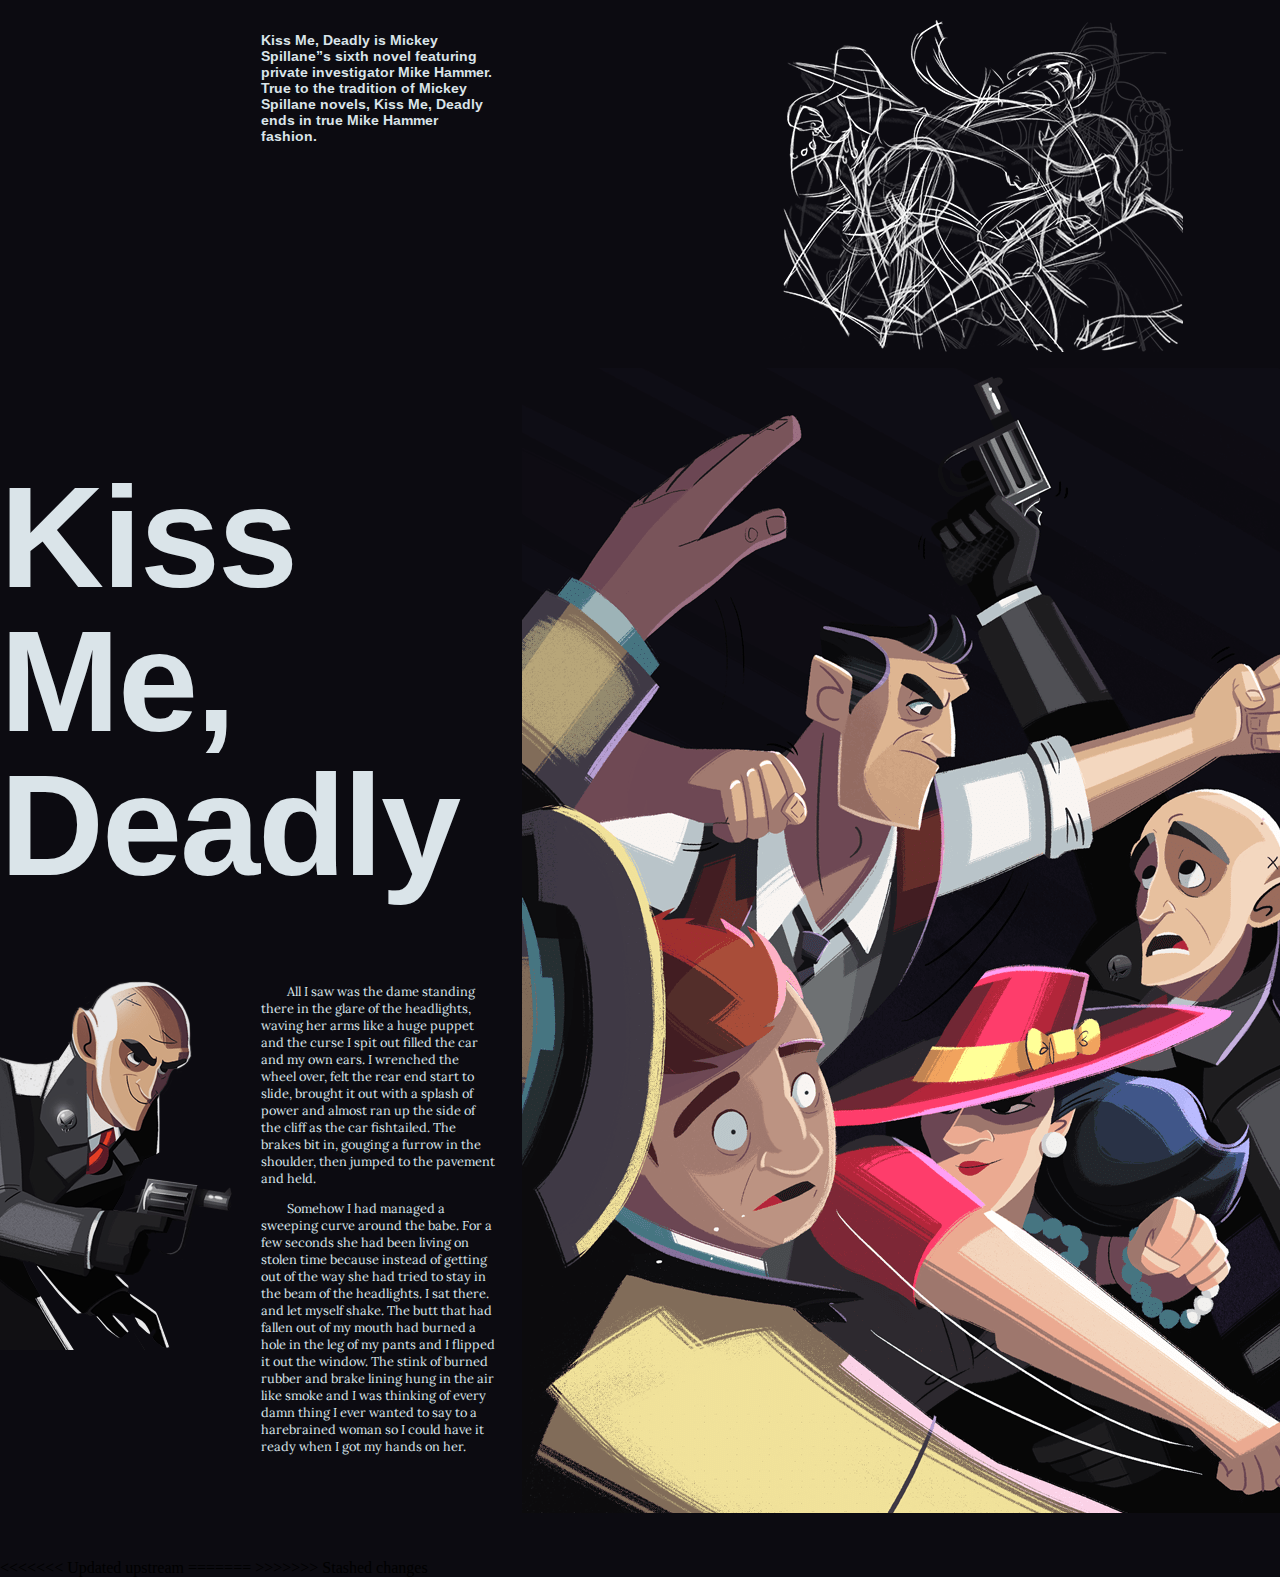
==== 04_exercise/index.html @ 1ea4b979 "Merge branch 'Powercoders-Switzerland:master' into master" ====
<!DOCTYPE html>
<html>

<head>
  <meta charset="utf-8">
  <meta name="viewport" content="width=device-width,initial-scale=1">
  <title>Grid Layout</title>
  <link rel="stylesheet" href="css/styles.css">
  <link rel="stylesheet" href="https://fonts.googleapis.com/css?family=Arimo:b%7CLora">
</head>

<body class="no-js">
  <main>
    <picture>
      <source srcset="./images/banner.png" media="(min-width: 64em)">
        <img alt="Placeholder Picture" src="./images/banner-small.png">
    </picture>
    <h1>Kiss Me, Deadly</h1>
    <section>
      <p>All I saw was the dame standing there in the glare of the headlights, waving her arms like a huge puppet and the curse I spit out filled the car and my own ears. I wrenched the wheel over, felt the rear end start to slide, brought it out with a splash of power and almost ran up the side of the cliff as the car fishtailed. The brakes bit in, gouging a furrow in the shoulder, then jumped to the pavement and held.</p>
      <p>Somehow I had managed a sweeping curve around the babe. For a few seconds she had been living on stolen time because instead of getting out of the way she had tried to stay in the beam of the headlights. I sat there. and let myself shake. The butt that had fallen out of my mouth had burned a hole in the leg of my pants and I flipped it out the window. The stink of burned rubber and brake lining hung in the air like smoke and I was thinking of every damn thing I ever wanted to say to a harebrained woman so I could have it ready when I got my hands on her.<br>
      </p>
    </section>
    <aside>
      <p>Kiss Me, Deadly is Mickey Spillane”s sixth novel featuring private investigator Mike Hammer. True to the tradition of Mickey Spillane novels, Kiss Me, Deadly ends in true Mike Hammer fashion.<br>
      </p>
    </aside>
    <picture class="fig-1"><img alt="Placeholder Picture" src="./images/fig-1.png">
    </picture>
    <picture class="fig-2"><img alt="Placeholder Picture" src="./images/fig-2.png">
    </picture>
  </main>
</body>

<<<<<<< Updated upstream
</html>
=======
</html>
>>>>>>> Stashed changes
---- 04_exercise/css/styles.css ----
/* Text Elements */

h1 {
  margin-bottom: .75rem;
  color: #dae4e9;
  letter-spacing: -.015em;
  font-weight: 700;
  font-size: 16vmin;
  font-family: 'Arimo', cursive;
  line-height: 1;
}

aside p {
  text-indent: 0vw;
  font-weight: 700;
  font-size: .9rem;
  font-family: 'Arimo', cursive;
}

p {
  margin-bottom: 0;
  color: #dae4e9;
  text-indent: 2vw;
  font-size: .8rem;
  font-family: 'Lora', cursive;
}

/* Layout Elements */

html, body {
  margin: 0;
  padding: 0;
}

body {
  background-color: #0c0b11;
}

section {
  margin-bottom: 1.5rem;
}

main {
  padding: 2vh 4vw;
}

img {
  max-width: none;
}

.fig-1 {
  max-width: 240px;
}

picture {
  margin-bottom: 1.5rem;
  min-width: 0;
  max-width: none;
}

.fig-2 {
  display: none;
}

@supports (display: grid) {
  /* Text Elements */

  h1 {
    grid-area: title;
  }

  /* Layout Elements */

  aside {
    grid-area: aside;
  }

  section {
    padding-left: 0vw;
    grid-area: main;
  }

  main {
    display: grid;

    grid-column-gap: 2vw;
  }

  .fig-1 {
    grid-area: fig-1;
  }

  picture {
    grid-area: banner;
  }
}

@media screen and (min-width: 40rem) {
  @supports (display: grid) {
      /* Layout Elements */

    main {
      padding-top: 2vh;
    }
  }
}

@media screen and (min-width: 64rem) {
  .fig-2 {
    display: block;
  }

  @supports (display: grid) {
      /* Layout Elements */

    main {
      padding-right: 0vw;
      padding-left: 0vw;

      grid-template-areas: '. aside . fig-2 fig-2' 'title title banner banner banner' 'fig-1 main banner banner banner';
      grid-template-rows: repeat(3 , auto);
      grid-template-columns: repeat(5 , 1fr);
    }

    section {
      -webkit-column-width: 12em;
         -moz-column-width: 12em;
              column-width: 12em;
      -webkit-column-gap: 1.5rem;
         -moz-column-gap: 1.5rem;
              column-gap: 1.5rem;
    }

    picture {
        max-width: 800px;
    }

    .fig-2 {
      margin-bottom: .75rem;

      grid-area: fig-2;
    }
  }
}
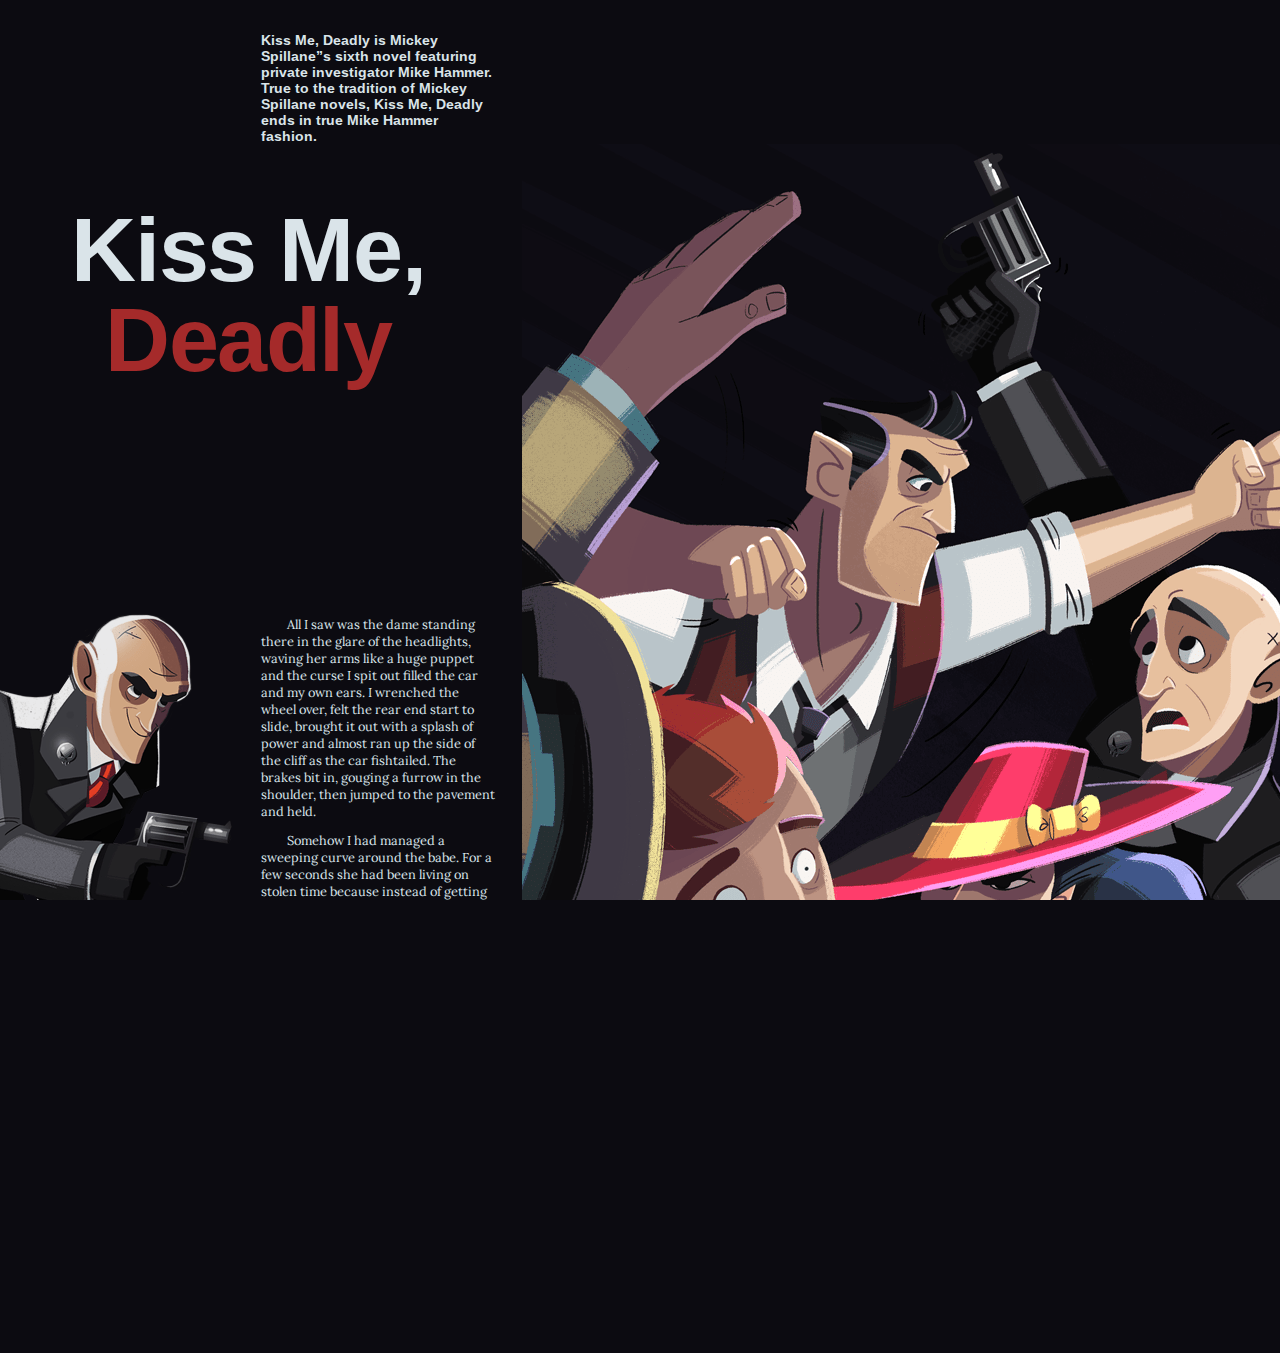
==== commit 5b5601d8: "Add files via upload" ====
--- a/04_exercise/index.html
+++ b/04_exercise/index.html
@@ -15,7 +15,7 @@
       <source srcset="./images/banner.png" media="(min-width: 64em)">
         <img alt="Placeholder Picture" src="./images/banner-small.png">
     </picture>
-    <h1>Kiss Me, Deadly</h1>
+    <h1>Kiss Me, <span id="textRed">Deadly</span></h1>
     <section>
       <p>All I saw was the dame standing there in the glare of the headlights, waving her arms like a huge puppet and the curse I spit out filled the car and my own ears. I wrenched the wheel over, felt the rear end start to slide, brought it out with a splash of power and almost ran up the side of the cliff as the car fishtailed. The brakes bit in, gouging a furrow in the shoulder, then jumped to the pavement and held.</p>
       <p>Somehow I had managed a sweeping curve around the babe. For a few seconds she had been living on stolen time because instead of getting out of the way she had tried to stay in the beam of the headlights. I sat there. and let myself shake. The butt that had fallen out of my mouth had burned a hole in the leg of my pants and I flipped it out the window. The stink of burned rubber and brake lining hung in the air like smoke and I was thinking of every damn thing I ever wanted to say to a harebrained woman so I could have it ready when I got my hands on her.<br>
@@ -27,7 +27,6 @@
     </aside>
     <picture class="fig-1"><img alt="Placeholder Picture" src="./images/fig-1.png">
     </picture>
-    <picture class="fig-2"><img alt="Placeholder Picture" src="./images/fig-2.png">
     </picture>
   </main>
 </body>
--- a/04_exercise/css/styles.css
+++ b/04_exercise/css/styles.css
@@ -5,7 +5,7 @@
   color: #dae4e9;
   letter-spacing: -.015em;
   font-weight: 700;
-  font-size: 16vmin;
+  font-size: 10vmin;
   font-family: 'Arimo', cursive;
   line-height: 1;
 }
@@ -30,6 +30,10 @@
 html, body {
   margin: 0;
   padding: 0;
+  width: 100vw;
+  height: 100vh;
+  overflow: hidden;
+  
 }
 
 body {
@@ -42,6 +46,7 @@
 
 main {
   padding: 2vh 4vw;
+  
 }
 
 img {
@@ -61,12 +66,15 @@
 .fig-2 {
   display: none;
 }
-
+#textRed {
+  color: #a52a2a;
+}
 @supports (display: grid) {
   /* Text Elements */
 
   h1 {
     grid-area: title;
+    text-align: center;
   }
 
   /* Layout Elements */
@@ -82,7 +90,7 @@
 
   main {
     display: grid;
-
+    
     grid-column-gap: 2vw;
   }
 
